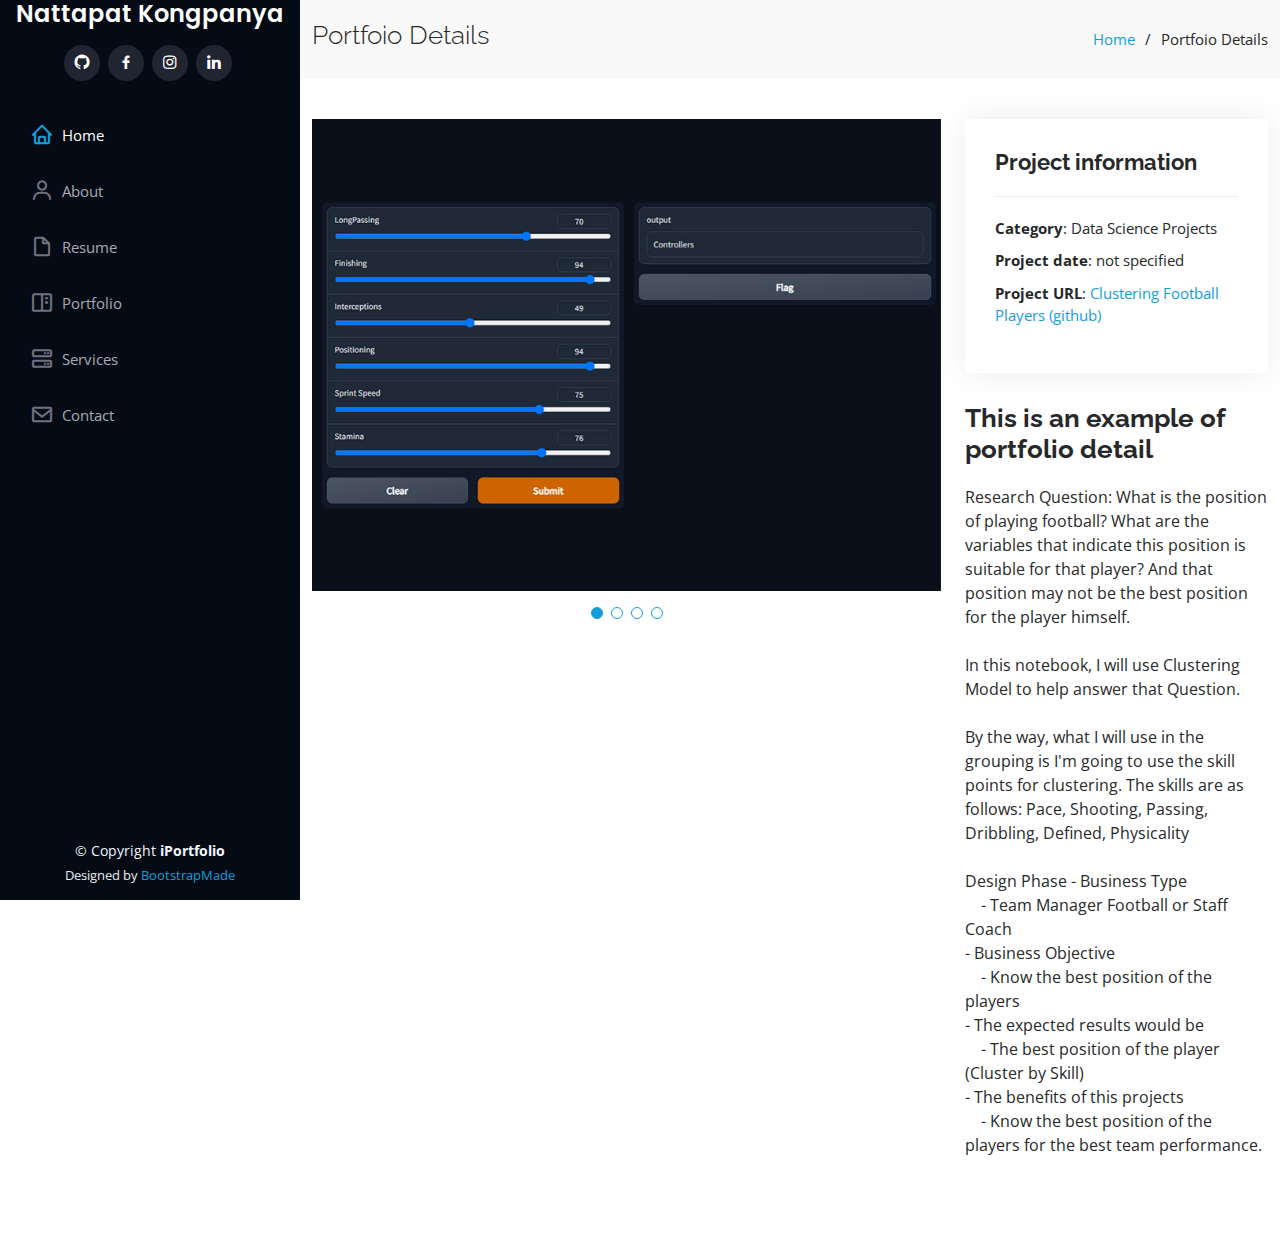
==== cluster-project-football-details.html @ ac5fd38b "first commit" ====
<!DOCTYPE html>
<html lang="en">

<head>
  <meta charset="utf-8">
  <meta content="width=device-width, initial-scale=1.0" name="viewport">

  <title>Portfolio Details - iPortfolio Bootstrap Template</title>
  <meta content="" name="description">
  <meta content="" name="keywords">

  <!-- Favicons -->
  <link href="assets/img/favicon.png" rel="icon">
  <link href="assets/img/apple-touch-icon.png" rel="apple-touch-icon">

  <!-- Google Fonts -->
  <link href="https://fonts.googleapis.com/css?family=Open+Sans:300,300i,400,400i,600,600i,700,700i|Raleway:300,300i,400,400i,500,500i,600,600i,700,700i|Poppins:300,300i,400,400i,500,500i,600,600i,700,700i" rel="stylesheet">

  <!-- Vendor CSS Files -->
  <link href="assets/vendor/aos/aos.css" rel="stylesheet">
  <link href="assets/vendor/bootstrap/css/bootstrap.min.css" rel="stylesheet">
  <link href="assets/vendor/bootstrap-icons/bootstrap-icons.css" rel="stylesheet">
  <link href="assets/vendor/boxicons/css/boxicons.min.css" rel="stylesheet">
  <link href="assets/vendor/glightbox/css/glightbox.min.css" rel="stylesheet">
  <link href="assets/vendor/swiper/swiper-bundle.min.css" rel="stylesheet">

  <!-- Template Main CSS File -->
  <link href="assets/css/style.css" rel="stylesheet">

  <!-- =======================================================
  * Template Name: iPortfolio - v3.9.1
  * Template URL: https://bootstrapmade.com/iportfolio-bootstrap-portfolio-websites-template/
  * Author: BootstrapMade.com
  * License: https://bootstrapmade.com/license/
  ======================================================== -->
</head>

<body>

  <!-- ======= Mobile nav toggle button ======= -->
  <i class="bi bi-list mobile-nav-toggle d-xl-none"></i>

  <!-- ======= Header ======= -->
  <header id="header">
    <div class="d-flex flex-column">

      <div class="profile">
        <!-- <img src="assets/img/profile-img.png" alt="" class="img-fluid rounded-circle"> -->
        <h1 class="text-light"><a href="index.html">Nattapat Kongpanya</a></h1>
        <div class="social-links mt-3 text-center">
          <!-- <a href="#" class="twitter"><i class="bx bxl-twitter"></i></a> -->
          <a href="https://github.com/3igtem" class="github"><i class="bx bxl-github"></i></a>
          <a href="https://www.facebook.com/tember11/" class="facebook"><i class="bx bxl-facebook"></i></a>
          <a href="https://www.instagram.com/tem3er/" class="instagram"><i class="bx bxl-instagram"></i></a>
          <!-- <a href="#" class="google-plus"><i class="bx bxl-skype"></i></a> -->
          <a href="https://www.linkedin.com/in/nattapat-kongpanya-80413724a/" class="linkedin"><i class="bx bxl-linkedin"></i></a>
        </div>
      </div>

      <nav id="navbar" class="nav-menu navbar">
        <ul>
          <li><a href="index.html" class="nav-link scrollto active"><i class="bx bx-home"></i> <span>Home</span></a></li>
          <li><a href="index.html" class="nav-link scrollto"><i class="bx bx-user"></i> <span>About</span></a></li>
          <li><a href="index.html" class="nav-link scrollto"><i class="bx bx-file-blank"></i> <span>Resume</span></a></li>
          <li><a href="index.html" class="nav-link scrollto"><i class="bx bx-book-content"></i> <span>Portfolio</span></a></li>
          <li><a href="index.html" class="nav-link scrollto"><i class="bx bx-server"></i> <span>Services</span></a></li>
          <li><a href="index.html" class="nav-link scrollto"><i class="bx bx-envelope"></i> <span>Contact</span></a></li>
        </ul>
      </nav><!-- .nav-menu -->
    </div>
  </header><!-- End Header -->

  <main id="main">

    <!-- ======= Breadcrumbs ======= -->
    <section id="breadcrumbs" class="breadcrumbs">
      <div class="container">

        <div class="d-flex justify-content-between align-items-center">
          <h2>Portfoio Details</h2>
          <ol>
            <li><a href="index.html">Home</a></li>
            <li>Portfoio Details</li>
          </ol>
        </div>

      </div>
    </section><!-- End Breadcrumbs -->

    <!-- ======= Portfolio Details Section ======= -->
    <section id="portfolio-details" class="portfolio-details">
      <div class="container">

        <div class="row gy-4">

          <div class="col-lg-8">
            <div class="portfolio-details-slider swiper">
              <div class="swiper-wrapper align-items-center">

                <div class="swiper-slide">
                  <img src="assets/img/portfolio/Cluster-Project.png" alt="">
                </div>

                <div class="swiper-slide">
                  <img src="assets/img/portfolio/Cluster-Project-Detail-1.png" alt="">
                </div>

                <div class="swiper-slide">
                  <img src="assets/img/portfolio/Cluster-Project-Detail-2.png" alt="">
                </div>

                <div class="swiper-slide">
                  <img src="assets/img/portfolio/Cluster-Project-Detail-3.png" alt="">
                </div>

              </div>
              <div class="swiper-pagination"></div>
            </div>
          </div>

          <div class="col-lg-4">
            <div class="portfolio-info">
              <h3>Project information</h3>
              <ul>
                <li><strong>Category</strong>: Data Science Projects</li>
                <li><strong>Project date</strong>: not specified</li>
                <li><strong>Project URL</strong>: <a href="https://github.com/3igtem/Clustering-Football-Players">Clustering Football Players (github)</a></li>
              </ul>
            </div>
            <div class="portfolio-description">
              <h2>This is an example of portfolio detail</h2>
              <p>
                Research Question: What is the position of playing football? What are the variables that indicate this position is suitable for that player?
                And that position may not be the best position for the player himself.
                <br><br>
                In this notebook, I will use Clustering Model to help answer that Question.
                <br><br>
                By the way, what I will use in the grouping is I'm going to use the skill points for clustering. The skills are as follows: Pace, Shooting, Passing, Dribbling, Defined, Physicality
                <br><br>
                Design Phase
                - Business Type<br>
                &emsp;- Team Manager Football or Staff Coach <br>
                - Business Objective<br>
                &emsp;- Know the best position of the players<br>
                - The expected results would be<br>
                &emsp;- The best position of the player (Cluster by Skill)<br>
                - The benefits of this projects<br>
                &emsp;- Know the best position of the players for the best team performance.<br>
              </p>
            </div>
          </div>

        </div>

      </div>
    </section><!-- End Portfolio Details Section -->

  </main><!-- End #main -->

  <!-- ======= Footer ======= -->
  <footer id="footer">
    <div class="container">
      <div class="copyright">
        &copy; Copyright <strong><span>iPortfolio</span></strong>
      </div>
      <div class="credits">
        <!-- All the links in the footer should remain intact. -->
        <!-- You can delete the links only if you purchased the pro version. -->
        <!-- Licensing information: https://bootstrapmade.com/license/ -->
        <!-- Purchase the pro version with working PHP/AJAX contact form: https://bootstrapmade.com/iportfolio-bootstrap-portfolio-websites-template/ -->
        Designed by <a href="https://bootstrapmade.com/">BootstrapMade</a>
      </div>
    </div>
  </footer><!-- End  Footer -->

  <a href="#" class="back-to-top d-flex align-items-center justify-content-center"><i class="bi bi-arrow-up-short"></i></a>

  <!-- Vendor JS Files -->
  <script src="assets/vendor/purecounter/purecounter_vanilla.js"></script>
  <script src="assets/vendor/aos/aos.js"></script>
  <script src="assets/vendor/bootstrap/js/bootstrap.bundle.min.js"></script>
  <script src="assets/vendor/glightbox/js/glightbox.min.js"></script>
  <script src="assets/vendor/isotope-layout/isotope.pkgd.min.js"></script>
  <script src="assets/vendor/swiper/swiper-bundle.min.js"></script>
  <script src="assets/vendor/typed.js/typed.min.js"></script>
  <script src="assets/vendor/waypoints/noframework.waypoints.js"></script>
  <script src="assets/vendor/php-email-form/validate.js"></script>

  <!-- Template Main JS File -->
  <script src="assets/js/main.js"></script>

</body>

</html>
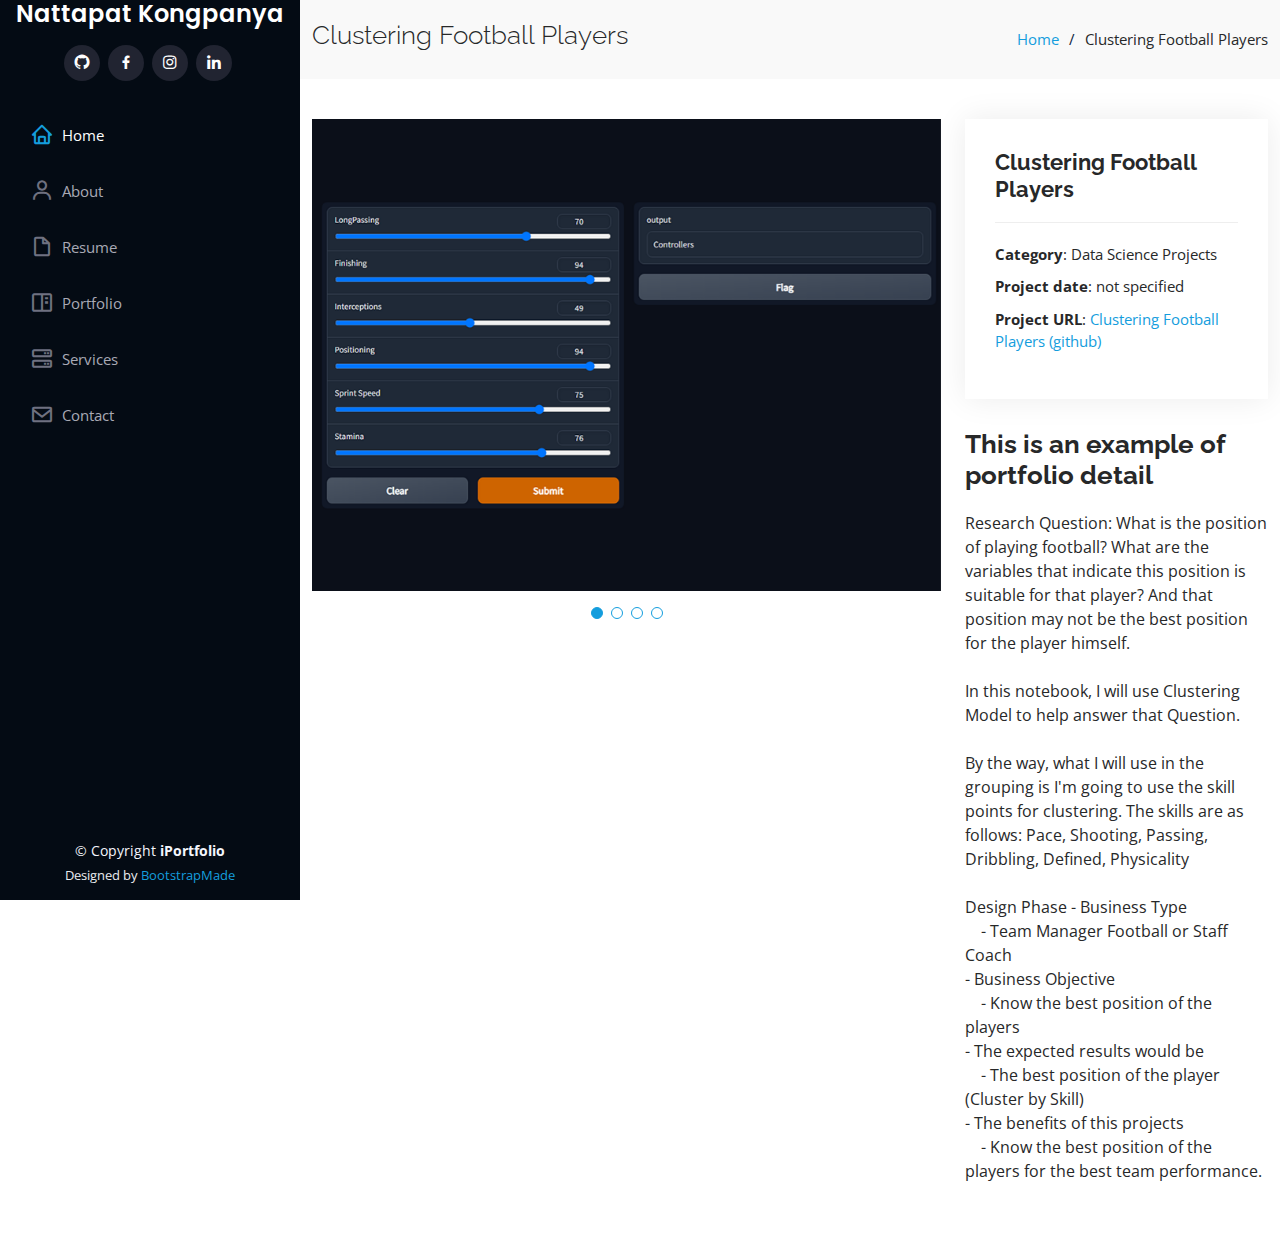
==== commit 2fda1cc6: "page update" ====
--- a/cluster-project-football-details.html
+++ b/cluster-project-football-details.html
@@ -5,7 +5,7 @@
   <meta charset="utf-8">
   <meta content="width=device-width, initial-scale=1.0" name="viewport">
 
-  <title>Portfolio Details - iPortfolio Bootstrap Template</title>
+  <title>Nattapat Kongpanya</title>
   <meta content="" name="description">
   <meta content="" name="keywords">
 
@@ -77,10 +77,10 @@
       <div class="container">
 
         <div class="d-flex justify-content-between align-items-center">
-          <h2>Portfoio Details</h2>
+          <h2>Clustering Football Players</h2>
           <ol>
             <li><a href="index.html">Home</a></li>
-            <li>Portfoio Details</li>
+            <li>Clustering Football Players</li>
           </ol>
         </div>
 
@@ -120,7 +120,7 @@
 
           <div class="col-lg-4">
             <div class="portfolio-info">
-              <h3>Project information</h3>
+              <h3>Clustering Football Players</h3>
               <ul>
                 <li><strong>Category</strong>: Data Science Projects</li>
                 <li><strong>Project date</strong>: not specified</li>
--- a/assets/css/style.css
+++ b/assets/css/style.css
@@ -228,7 +228,7 @@
 #hero {
   width: 100%;
   height: 100vh;
-  background: url("../img/hero-bg.jpg") top center;
+  background: url("../img/data-bg.png") top center;
   background-size: cover;
 }
 
